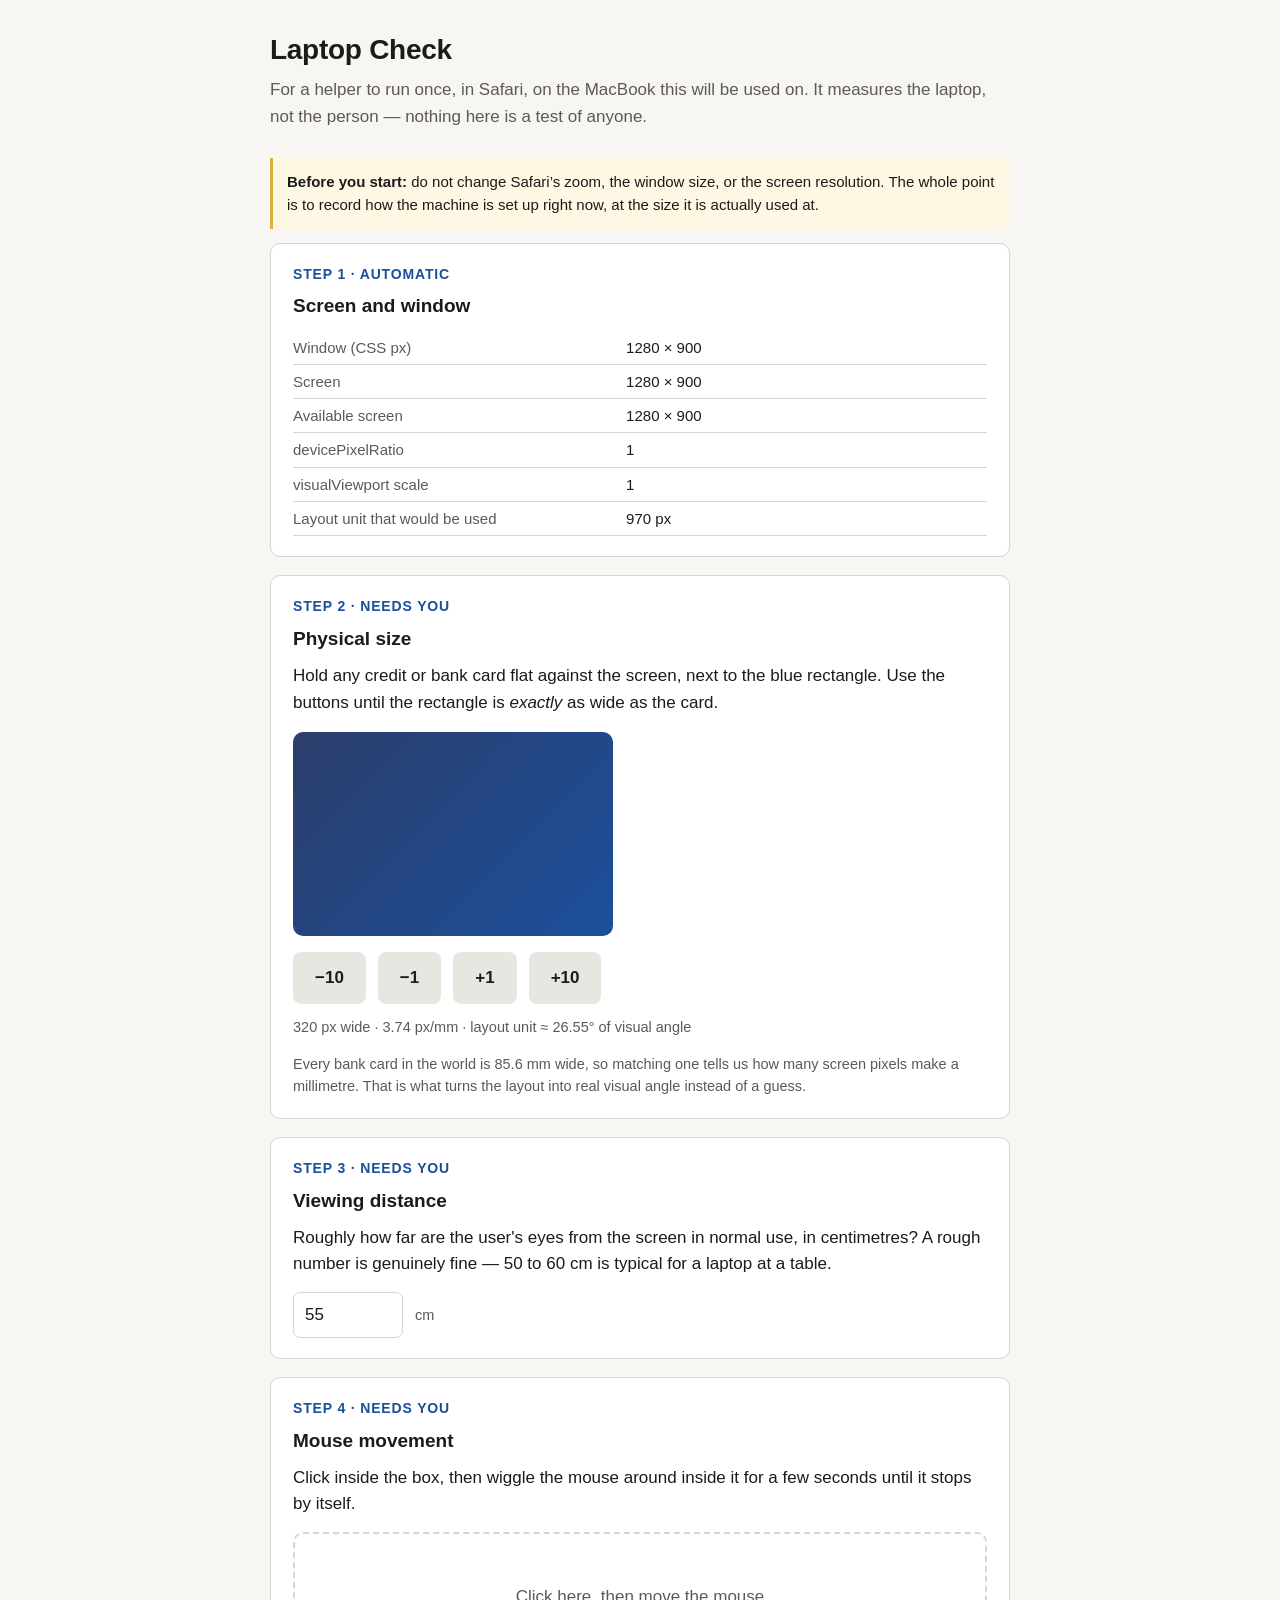
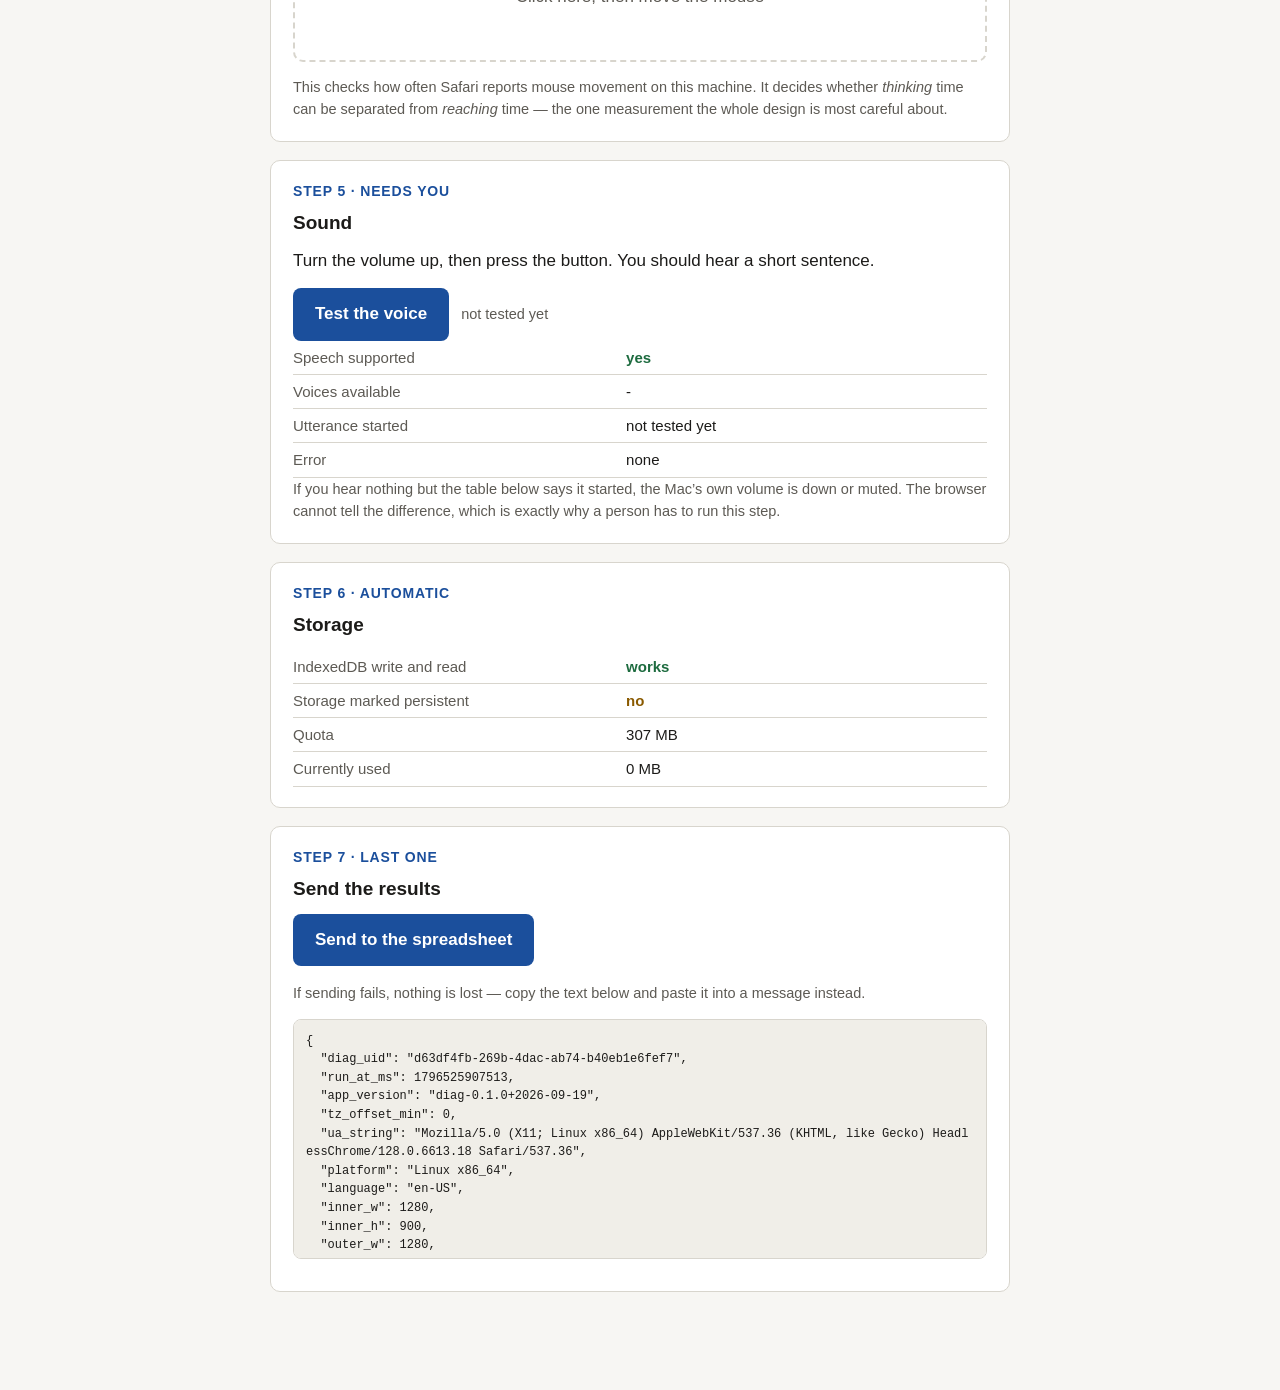
==== diagnostic/index.html @ 6cdcd5ce "Hardware diagnostic page and deployment config A static site for daily cognitive practice and measur" ====
<!DOCTYPE html>
<html lang="en">
<head>
<meta charset="utf-8">
<meta name="viewport" content="width=device-width, initial-scale=1">
<title>Laptop Check</title>
<style>
  :root {
    --bg: #f7f6f3;
    --fg: #1c1b19;
    --muted: #5d5a54;
    --line: #d8d5cd;
    --card: #ffffff;
    --accent: #1b4f9c;
    --ok: #1d6b3f;
    --warn: #8a5a00;
    --bad: #97231c;
  }
  * { box-sizing: border-box; }
  html, body { margin: 0; padding: 0; background: var(--bg); color: var(--fg); }
  body {
    font: 17px/1.55 -apple-system, BlinkMacSystemFont, "Helvetica Neue", Arial, sans-serif;
    padding: 28px 20px 80px;
    max-width: 780px;
    margin: 0 auto;
  }
  h1 { font-size: 28px; font-weight: 600; letter-spacing: -0.01em; margin: 0 0 6px; }
  h2 { font-size: 19px; font-weight: 600; margin: 0 0 10px; }
  .sub { color: var(--muted); margin: 0 0 28px; }
  section {
    background: var(--card);
    border: 1px solid var(--line);
    border-radius: 10px;
    padding: 20px 22px;
    margin-bottom: 18px;
  }
  .step { color: var(--accent); font-weight: 600; font-size: 14px; letter-spacing: .06em; text-transform: uppercase; margin-bottom: 6px; }
  p { margin: 0 0 14px; }
  p:last-child { margin-bottom: 0; }
  button {
    font: inherit; font-weight: 600;
    background: var(--accent); color: #fff;
    border: 0; border-radius: 8px;
    padding: 13px 22px; cursor: pointer;
  }
  button:hover { filter: brightness(1.08); }
  button.secondary { background: #e8e6e0; color: var(--fg); }
  button[disabled] { opacity: .45; cursor: default; filter: none; }
  .row { display: flex; gap: 12px; align-items: center; flex-wrap: wrap; }
  table { border-collapse: collapse; width: 100%; font-size: 15px; }
  td { padding: 5px 0; border-bottom: 1px solid var(--line); vertical-align: top; }
  td:first-child { color: var(--muted); width: 48%; padding-right: 14px; }
  td:last-child { font-variant-numeric: tabular-nums; }
  .ok { color: var(--ok); font-weight: 600; }
  .warn { color: var(--warn); font-weight: 600; }
  .bad { color: var(--bad); font-weight: 600; }
  #card {
    height: 54mm; /* irrelevant to the measure; only the width is matched */
    background: linear-gradient(135deg, #2c3e6b, #1b4f9c);
    border-radius: 10px;
    margin: 16px 0;
  }
  input[type=number] {
    font: inherit; padding: 9px 11px;
    border: 1px solid var(--line); border-radius: 7px;
    width: 110px; background: #fff; color: var(--fg);
  }
  input[type=text] {
    font: 14px ui-monospace, SFMono-Regular, Menlo, monospace;
    padding: 10px 11px; width: 100%;
    border: 1px solid var(--line); border-radius: 7px;
    background: #fff; color: var(--fg);
  }
  #pad {
    height: 130px; border: 2px dashed var(--line); border-radius: 10px;
    display: flex; align-items: center; justify-content: center;
    color: var(--muted); text-align: center; margin: 14px 0;
    user-select: none;
  }
  #pad.live { border-color: var(--accent); border-style: solid; color: var(--accent); }
  pre {
    background: #f0eee8; border: 1px solid var(--line); border-radius: 8px;
    padding: 12px; font-size: 12px; overflow: auto; max-height: 240px;
    white-space: pre-wrap; word-break: break-all;
  }
  .note { font-size: 14.5px; color: var(--muted); }
  .hint { background: #fdf7e3; border-left: 3px solid #d9b03a; padding: 12px 14px; border-radius: 0 7px 7px 0; font-size: 15px; margin: 0 0 14px; }
</style>
</head>
<body>

<h1>Laptop Check</h1>
<p class="sub">
  For a helper to run once, in Safari, on the MacBook this will be used on. It
  measures the laptop, not the person &mdash; nothing here is a test of anyone.
</p>

<div class="hint">
  <strong>Before you start:</strong> do not change Safari&rsquo;s zoom, the window
  size, or the screen resolution. The whole point is to record how the machine is
  set up right now, at the size it is actually used at.
</div>

<section>
  <div class="step">Step 1 &middot; automatic</div>
  <h2>Screen and window</h2>
  <table id="t-screen"></table>
</section>

<section>
  <div class="step">Step 2 &middot; needs you</div>
  <h2>Physical size</h2>
  <p>
    Hold any credit or bank card flat against the screen, next to the blue
    rectangle. Use the buttons until the rectangle is <em>exactly</em> as wide as
    the card.
  </p>
  <div id="card"></div>
  <div class="row">
    <button class="secondary" data-adj="-10">&minus;10</button>
    <button class="secondary" data-adj="-1">&minus;1</button>
    <button class="secondary" data-adj="1">+1</button>
    <button class="secondary" data-adj="10">+10</button>
    <span class="note" id="card-readout"></span>
  </div>
  <p class="note" style="margin-top:14px">
    Every bank card in the world is 85.6&nbsp;mm wide, so matching one tells us how
    many screen pixels make a millimetre. That is what turns the layout into real
    visual angle instead of a guess.
  </p>
</section>

<section>
  <div class="step">Step 3 &middot; needs you</div>
  <h2>Viewing distance</h2>
  <p>
    Roughly how far are the user's eyes from the screen in normal use, in
    centimetres? A rough number is genuinely fine &mdash; 50 to 60&nbsp;cm is
    typical for a laptop at a table.
  </p>
  <div class="row">
    <input type="number" id="dist" value="55" min="20" max="120" step="1">
    <span class="note">cm</span>
  </div>
</section>

<section>
  <div class="step">Step 4 &middot; needs you</div>
  <h2>Mouse movement</h2>
  <p>
    Click inside the box, then wiggle the mouse around inside it for a few seconds
    until it stops by itself.
  </p>
  <div id="pad">Click here, then move the mouse</div>
  <table id="t-mouse"></table>
  <p class="note">
    This checks how often Safari reports mouse movement on this machine. It decides
    whether <em>thinking</em> time can be separated from <em>reaching</em> time
    &mdash; the one measurement the whole design is most careful about.
  </p>
</section>

<section>
  <div class="step">Step 5 &middot; needs you</div>
  <h2>Sound</h2>
  <p>Turn the volume up, then press the button. You should hear a short sentence.</p>
  <div class="row">
    <button id="speak">Test the voice</button>
    <span class="note" id="speak-readout"></span>
  </div>
  <table id="t-speech"></table>
  <p class="note">
    If you hear nothing but the table below says it started, the Mac&rsquo;s own
    volume is down or muted. The browser cannot tell the difference, which is
    exactly why a person has to run this step.
  </p>
</section>

<section>
  <div class="step">Step 6 &middot; automatic</div>
  <h2>Storage</h2>
  <table id="t-storage"></table>
</section>

<section>
  <div class="step">Step 7 &middot; last one</div>
  <h2>Send the results</h2>
  <p id="token-wrap" hidden>
    <span class="note">Paste the <strong>diagnostic</strong> token (the one starting
    <code>diag_</code>, shown in the Apps Script log when <code>setup()</code> was run):</span>
    <input type="text" id="token" placeholder="diag_...">
  </p>
  <div class="row">
    <button id="send">Send to the spreadsheet</button>
    <span id="send-readout"></span>
  </div>
  <p class="note" style="margin-top:16px">
    If sending fails, nothing is lost &mdash; copy the text below and paste it into
    a message instead.
  </p>
  <pre id="dump"></pre>
</section>

<script>
'use strict';

/* ===================================================================
 * Cognitive Practice - hardware diagnostic.
 *
 * Two jobs, both of which must happen before Probe A is written:
 *
 *  1. Capture the real geometry of the target machine. Layout is derived from the
 *     measured viewport rather than frozen in pixels, so that a stray Safari
 *     zoom rescales the session proportionally instead of silently changing
 *     target distances and making motor slowing appear in the reaction-time
 *     series. But deriving it needs a starting measurement, and turning it into
 *     actual visual angle needs a physical calibration - hence the card.
 *
 *  2. Prove four paths end to end on the real machine: the Apps Script write,
 *     speech, IndexedDB, and the mousemove sampling rate. If mousemove is
 *     coalesced below about 30 Hz here, the 8-pixel movement-onset threshold
 *     cannot resolve decision time from travel time, and that has to be known
 *     now rather than discovered in the data in November.
 * =================================================================== */

/* The deployed Apps Script web app.
 *
 * This URL is public the moment this page ships — anyone who views source can
 * read it. That is accepted: the endpoint's defence is not URL secrecy but the
 * token scopes below, which is why this page's token can write diagnostic rows
 * and nothing else. It cannot touch trial data even if it is scraped.
 * Access scopes are documented privately. */
var ENDPOINT = 'https://script.google.com/macros/s/AKfycbyHjrEQxeQLbyL34nmy6dGmRh__q6Jzu4aFeWYR0NdRs-aszuK3sQTPCoRjxZXTlsDaDg/exec';

/* The DIAGNOSTIC token, printed by setup() in the Apps Script editor log.
 *
 * Must be the diag_ token, never the app_ one. This page ships on a public site,
 * so its token is the one most likely to be scraped, and its whole job is to be
 * unable to write trial data. A swap would break nothing visibly - this page would
 * keep working - while quietly publishing trial-write authority. */
var TOKEN = 'diag_58704e870c1b4c62b55fc13ff01d42be';

if (TOKEN && TOKEN.indexOf('diag_') !== 0) {
  document.addEventListener('DOMContentLoaded', function () {
    document.body.innerHTML =
      '<h1>Wrong token</h1><p>This page needs the <code>diag_</code> token, not ' +
      '<code>' + TOKEN.split('_')[0] + '_</code>.</p>';
  });
  throw new Error('diagnostic/index.html requires the diag_ token');
}

var CARD_WIDTH_MM = 85.6;   /* ISO/IEC 7810 ID-1. Every bank card. */
var APP_VERSION = 'diag-0.1.0+2026-09-19';

/* Layout unit used by the real session. Geometry is a fixed fraction of u, and
 * the divisors are the widest and tallest extents any screen needs in u-units,
 * so the session always fits without scrolling. Kept identical to the app. */
function stageUnit(w, h) { return Math.min(w / 1.32, h / 0.825); }

var D = {
  diag_uid: uuid(),
  run_at_ms: Date.now(),
  app_version: APP_VERSION,
  tz_offset_min: new Date().getTimezoneOffset(),
  ua_string: navigator.userAgent,
  platform: navigator.platform || '',
  language: navigator.language || '',

  inner_w: 0, inner_h: 0, outer_w: 0, outer_h: 0,
  screen_w: 0, screen_h: 0, avail_w: 0, avail_h: 0,
  dpr: 0, vv_scale: '', vv_w: '', vv_h: '',
  stage_px: 0,

  card_px_width: 320,
  px_per_mm: '',
  viewing_distance_cm: 55,
  stage_deg: '',

  speech_supported: ('speechSynthesis' in window),
  speech_voices_n: '',
  speech_fired: '',
  speech_error: '',

  idb_ok: '',
  storage_persisted: '',
  storage_quota_bytes: '',
  storage_usage_bytes: '',

  mm_samples: '',
  mm_duration_ms: '',
  mm_rate_hz: '',
  mm_median_interval_ms: '',
  mm_min_interval_ms: '',

  notes: ''
};

/* ---------- helpers ---------- */

function uuid() {
  if (window.crypto && crypto.randomUUID) return crypto.randomUUID();
  return 'xxxxxxxx-xxxx-4xxx-yxxx-xxxxxxxxxxxx'.replace(/[xy]/g, function (c) {
    var r = Math.random() * 16 | 0;
    return (c === 'x' ? r : (r & 0x3 | 0x8)).toString(16);
  });
}

function $(id) { return document.getElementById(id); }

function table(el, rows) {
  el.innerHTML = rows.map(function (r) {
    var cls = r[2] ? ' class="' + r[2] + '"' : '';
    return '<tr><td>' + r[0] + '</td><td' + cls + '>' + r[1] + '</td></tr>';
  }).join('');
}

function median(a) {
  if (!a.length) return null;
  var s = a.slice().sort(function (x, y) { return x - y; });
  var m = Math.floor(s.length / 2);
  return s.length % 2 ? s[m] : (s[m - 1] + s[m]) / 2;
}

function redraw() { renderScreen(); renderCard(); dump(); }

function dump() { $('dump').textContent = JSON.stringify(D, null, 2); }

/* ---------- Step 1: screen and window ---------- */

function measure() {
  D.inner_w = window.innerWidth;
  D.inner_h = window.innerHeight;
  D.outer_w = window.outerWidth;
  D.outer_h = window.outerHeight;
  D.screen_w = screen.width;
  D.screen_h = screen.height;
  D.avail_w = screen.availWidth;
  D.avail_h = screen.availHeight;
  D.dpr = window.devicePixelRatio || 1;
  if (window.visualViewport) {
    D.vv_scale = window.visualViewport.scale;
    D.vv_w = Math.round(window.visualViewport.width);
    D.vv_h = Math.round(window.visualViewport.height);
  }
  D.stage_px = Math.round(stageUnit(D.inner_w, D.inner_h));
}

function renderScreen() {
  /* devicePixelRatio moves with Safari page zoom, so on a Retina Mac a value
   * that is not 2 is itself zoom evidence. Reported rather than corrected:
   * whatever is actually in use is the correct setting. */
  var zoomHint = '';
  if (D.dpr && Math.abs(D.dpr - 2) > 0.01 && Math.abs(D.dpr - 1) > 0.01) {
    zoomHint = ' <span class="warn">(suggests page zoom is not 100%)</span>';
  }
  table($('t-screen'), [
    ['Window (CSS px)', D.inner_w + ' &times; ' + D.inner_h],
    ['Screen', D.screen_w + ' &times; ' + D.screen_h],
    ['Available screen', D.avail_w + ' &times; ' + D.avail_h],
    ['devicePixelRatio', D.dpr + zoomHint],
    ['visualViewport scale', D.vv_scale === '' ? 'not reported' : D.vv_scale],
    ['Layout unit that would be used', D.stage_px + ' px']
  ]);
}

/* ---------- Step 2: physical calibration ---------- */

function renderCard() {
  $('card').style.width = D.card_px_width + 'px';
  D.px_per_mm = +(D.card_px_width / CARD_WIDTH_MM).toFixed(4);
  D.stage_deg = angleDeg(D.stage_px, D.px_per_mm, D.viewing_distance_cm);
  $('card-readout').innerHTML =
    D.card_px_width + ' px wide &middot; ' + D.px_per_mm.toFixed(2) + ' px/mm' +
    (D.stage_deg ? ' &middot; layout unit &asymp; ' + D.stage_deg + '&deg; of visual angle' : '');
}

/* Visual angle subtended by n CSS px, given px/mm and viewing distance. This is
 * the quantity that should stay constant across zoom changes and across a
 * replacement laptop - it, not the pixel count, is what gets frozen. */
function angleDeg(px, pxPerMm, distCm) {
  if (!px || !pxPerMm || !distCm) return '';
  var mm = px / pxPerMm;
  var rad = 2 * Math.atan((mm / 2) / (distCm * 10));
  return +(rad * 180 / Math.PI).toFixed(2);
}

Array.prototype.forEach.call(document.querySelectorAll('[data-adj]'), function (b) {
  b.addEventListener('click', function () {
    D.card_px_width = Math.max(40, D.card_px_width + (+b.dataset.adj));
    renderCard(); dump();
  });
});

$('dist').addEventListener('input', function () {
  D.viewing_distance_cm = +$('dist').value || 55;
  renderCard(); dump();
});

/* ---------- Step 4: mousemove sampling rate ---------- */

(function mouseProbe() {
  var pad = $('pad');
  var stamps = [];
  var running = false;
  var t0 = 0;

  function onMove(e) {
    /* event.timeStamp, not performance.now() inside the handler: handler
     * dispatch can be delayed by tens of milliseconds under load, which would
     * make the sampling interval look worse than it is. */
    stamps.push(e.timeStamp);
  }

  function stop() {
    running = false;
    pad.classList.remove('live');
    pad.removeEventListener('mousemove', onMove);

    var gaps = [];
    for (var i = 1; i < stamps.length; i++) gaps.push(stamps[i] - stamps[i - 1]);

    var dur = stamps.length > 1 ? (stamps[stamps.length - 1] - stamps[0]) : 0;
    D.mm_samples = stamps.length;
    D.mm_duration_ms = Math.round(dur);
    D.mm_rate_hz = dur > 0 ? +((stamps.length - 1) / (dur / 1000)).toFixed(1) : 0;
    D.mm_median_interval_ms = gaps.length ? +median(gaps).toFixed(1) : '';
    D.mm_min_interval_ms = gaps.length ? +Math.min.apply(null, gaps).toFixed(1) : '';

    /* 60 Hz gives ~17 ms resolution on movement onset, which is ample.
     * Below ~30 Hz the decision/travel split stops being trustworthy and the
     * probe design needs revisiting before it is written. */
    var cls = D.mm_rate_hz >= 50 ? 'ok' : (D.mm_rate_hz >= 30 ? 'warn' : 'bad');
    var verdict = D.mm_rate_hz >= 50
      ? 'good - decision and travel time can be separated cleanly'
      : (D.mm_rate_hz >= 30
        ? 'workable, but coarse'
        : 'too low - the decision/travel split needs rethinking');

    pad.textContent = 'Done. ' + D.mm_samples + ' movements recorded.';
    table($('t-mouse'), [
      ['Movement reports', D.mm_samples],
      ['Over', D.mm_duration_ms + ' ms'],
      ['Rate', D.mm_rate_hz + ' Hz', cls],
      ['Median gap between reports', D.mm_median_interval_ms + ' ms'],
      ['Shortest gap', D.mm_min_interval_ms + ' ms'],
      ['Verdict', verdict, cls]
    ]);
    dump();
  }

  pad.addEventListener('click', function () {
    if (running) return;
    running = true;
    stamps = [];
    t0 = Date.now();
    pad.classList.add('live');
    pad.textContent = 'Recording - keep moving the mouse in here...';
    pad.addEventListener('mousemove', onMove);
    setTimeout(stop, 3000);
  });
})();

/* ---------- Step 5: speech ---------- */

$('speak').addEventListener('click', function () {
  if (!D.speech_supported) {
    D.speech_fired = false;
    D.speech_error = 'speechSynthesis not available';
    renderSpeech('bad', 'This Safari has no speech support at all.');
    return;
  }

  /* Voices often load asynchronously and the FIRST utterance of a page is the
   * one most likely to be dropped silently. The real app warms the voice list
   * on the START gesture for this reason; here we just record what happened. */
  var voices = speechSynthesis.getVoices();
  D.speech_voices_n = voices.length;

  var u = new SpeechSynthesisUtterance(
    'Good morning. This is the voice the practice will use.');
  u.rate = 0.95;

  var fired = false;
  u.onstart = function () {
    fired = true;
    D.speech_fired = true;
    renderSpeech('ok', 'Started speaking. Did you hear it?');
  };
  u.onerror = function (ev) {
    D.speech_fired = false;
    D.speech_error = (ev && ev.error) ? String(ev.error) : 'unknown error';
    renderSpeech('bad', 'Failed: ' + D.speech_error);
  };

  $('speak-readout').textContent = 'speaking...';
  speechSynthesis.speak(u);

  /* An utterance that never starts and never errors is the quiet failure this
   * column exists to catch. Without a timeout it would look like a pending
   * success forever. */
  setTimeout(function () {
    if (!fired && D.speech_fired !== false) {
      D.speech_fired = false;
      D.speech_error = 'no onstart and no onerror within 3s (silently dropped)';
      renderSpeech('bad', 'Nothing happened - the utterance was dropped silently.');
    }
  }, 3000);
});

function renderSpeech(cls, msg) {
  $('speak-readout').innerHTML = '<span class="' + cls + '">' + msg + '</span>';
  table($('t-speech'), [
    ['Speech supported', D.speech_supported ? 'yes' : 'no', D.speech_supported ? 'ok' : 'bad'],
    ['Voices available', D.speech_voices_n === '' ? '-' : D.speech_voices_n,
      D.speech_voices_n === 0 ? 'bad' : ''],
    ['Utterance started', D.speech_fired === '' ? 'not tested yet' : (D.speech_fired ? 'yes' : 'no'),
      D.speech_fired === true ? 'ok' : (D.speech_fired === false ? 'bad' : '')],
    ['Error', D.speech_error || 'none']
  ]);
  dump();
}

/* ---------- Step 6: storage ---------- */

(function storageProbe() {
  function render() {
    var quotaMb = D.storage_quota_bytes ? Math.round(D.storage_quota_bytes / 1048576) + ' MB' : 'not reported';
    var usageMb = D.storage_usage_bytes || D.storage_usage_bytes === 0
      ? Math.round(D.storage_usage_bytes / 1048576) + ' MB' : 'not reported';
    /* A tranche of pool images is roughly 80 MB, so anything under a few
     * hundred MB of quota would force a smaller tranche. */
    var quotaCls = (D.storage_quota_bytes && D.storage_quota_bytes < 300 * 1048576) ? 'warn' : '';
    table($('t-storage'), [
      ['IndexedDB write and read', D.idb_ok === '' ? 'testing...' : (D.idb_ok ? 'works' : 'FAILED'),
        D.idb_ok === true ? 'ok' : (D.idb_ok === false ? 'bad' : '')],
      ['Storage marked persistent', D.storage_persisted === '' ? 'testing...' : (D.storage_persisted ? 'yes' : 'no'),
        D.storage_persisted === true ? 'ok' : 'warn'],
      ['Quota', quotaMb, quotaCls],
      ['Currently used', usageMb]
    ]);
    dump();
  }
  render();

  /* Proves the local-first write path works here at all. If this fails, nothing
   * else in the design does. */
  try {
    var req = indexedDB.open('diag-probe', 1);
    req.onupgradeneeded = function () { req.result.createObjectStore('t'); };
    req.onsuccess = function () {
      var db = req.result;
      try {
        var tx = db.transaction('t', 'readwrite');
        tx.objectStore('t').put({ at: Date.now() }, 'k');
        tx.oncomplete = function () {
          var rtx = db.transaction('t', 'readonly');
          var get = rtx.objectStore('t').get('k');
          get.onsuccess = function () { D.idb_ok = !!get.result; db.close(); render(); };
          get.onerror = function () { D.idb_ok = false; db.close(); render(); };
        };
        tx.onerror = function () { D.idb_ok = false; db.close(); render(); };
      } catch (e) { D.idb_ok = false; D.notes += ' idb:' + e; render(); }
    };
    req.onerror = function () { D.idb_ok = false; render(); };
  } catch (e) { D.idb_ok = false; D.notes += ' idb:' + e; render(); }

  /* Safari can evict script-writable storage. Asking for persistence is not a
   * guarantee, so the answer is recorded rather than relied on - every piece of
   * local state in the real app is reconstructable from the Sheet. */
  if (navigator.storage && navigator.storage.persist) {
    navigator.storage.persist().then(function (p) { D.storage_persisted = !!p; render(); })
      .catch(function () { D.storage_persisted = false; render(); });
  } else {
    D.storage_persisted = false; render();
  }

  if (navigator.storage && navigator.storage.estimate) {
    navigator.storage.estimate().then(function (est) {
      D.storage_quota_bytes = est.quota || '';
      D.storage_usage_bytes = est.usage || 0;
      render();
    }).catch(function () { render(); });
  }
})();

/* ---------- Step 7: send ---------- */

if (!TOKEN) $('token-wrap').hidden = false;

$('send').addEventListener('click', function () {
  var url = ENDPOINT;
  var token = TOKEN || $('token').value.trim();
  if (!token) {
    $('send-readout').innerHTML = '<span class="bad">Paste the diagnostic token first.</span>';
    return;
  }

  measure();               /* re-measure in case the window moved during the run */
  renderCard();

  var columns = Object.keys(D);
  var payload = {
    token: token,
    kind: 'diagnostic',
    diagnostic: {
      columns: columns,
      rows: [columns.map(function (k) { return D[k] === '' ? null : D[k]; })],
      text_columns: []
    }
  };

  $('send').disabled = true;
  $('send-readout').textContent = 'sending...';

  /* text/plain, NOT application/json. An application/json POST triggers a
   * preflight OPTIONS request, which Apps Script web apps do not answer, and it
   * fails in Safari with a CORS error that looks exactly like a network problem.
   * The script parses e.postData.contents itself. */
  fetch(url, {
    method: 'POST',
    headers: { 'Content-Type': 'text/plain;charset=utf-8' },
    body: JSON.stringify(payload)
  })
    .then(function (r) { return r.json(); })
    .then(function (res) {
      if (res && res.ok) {
        $('send-readout').innerHTML = '<span class="ok">Sent. It is in the spreadsheet.</span>';
      } else {
        $('send-readout').innerHTML = '<span class="bad">Rejected: ' +
          ((res && res.error) || 'unknown') + ' &mdash; copy the text below instead.</span>';
        $('send').disabled = false;
      }
    })
    .catch(function (err) {
      $('send-readout').innerHTML = '<span class="bad">Could not send (' + err.message +
        ') &mdash; copy the text below instead.</span>';
      $('send').disabled = false;
    });
});

/* ---------- go ---------- */

measure();
redraw();
renderSpeech('', 'not tested yet');
window.addEventListener('resize', function () { measure(); redraw(); });
if (window.visualViewport) {
  window.visualViewport.addEventListener('resize', function () { measure(); redraw(); });
}
</script>
</body>
</html>
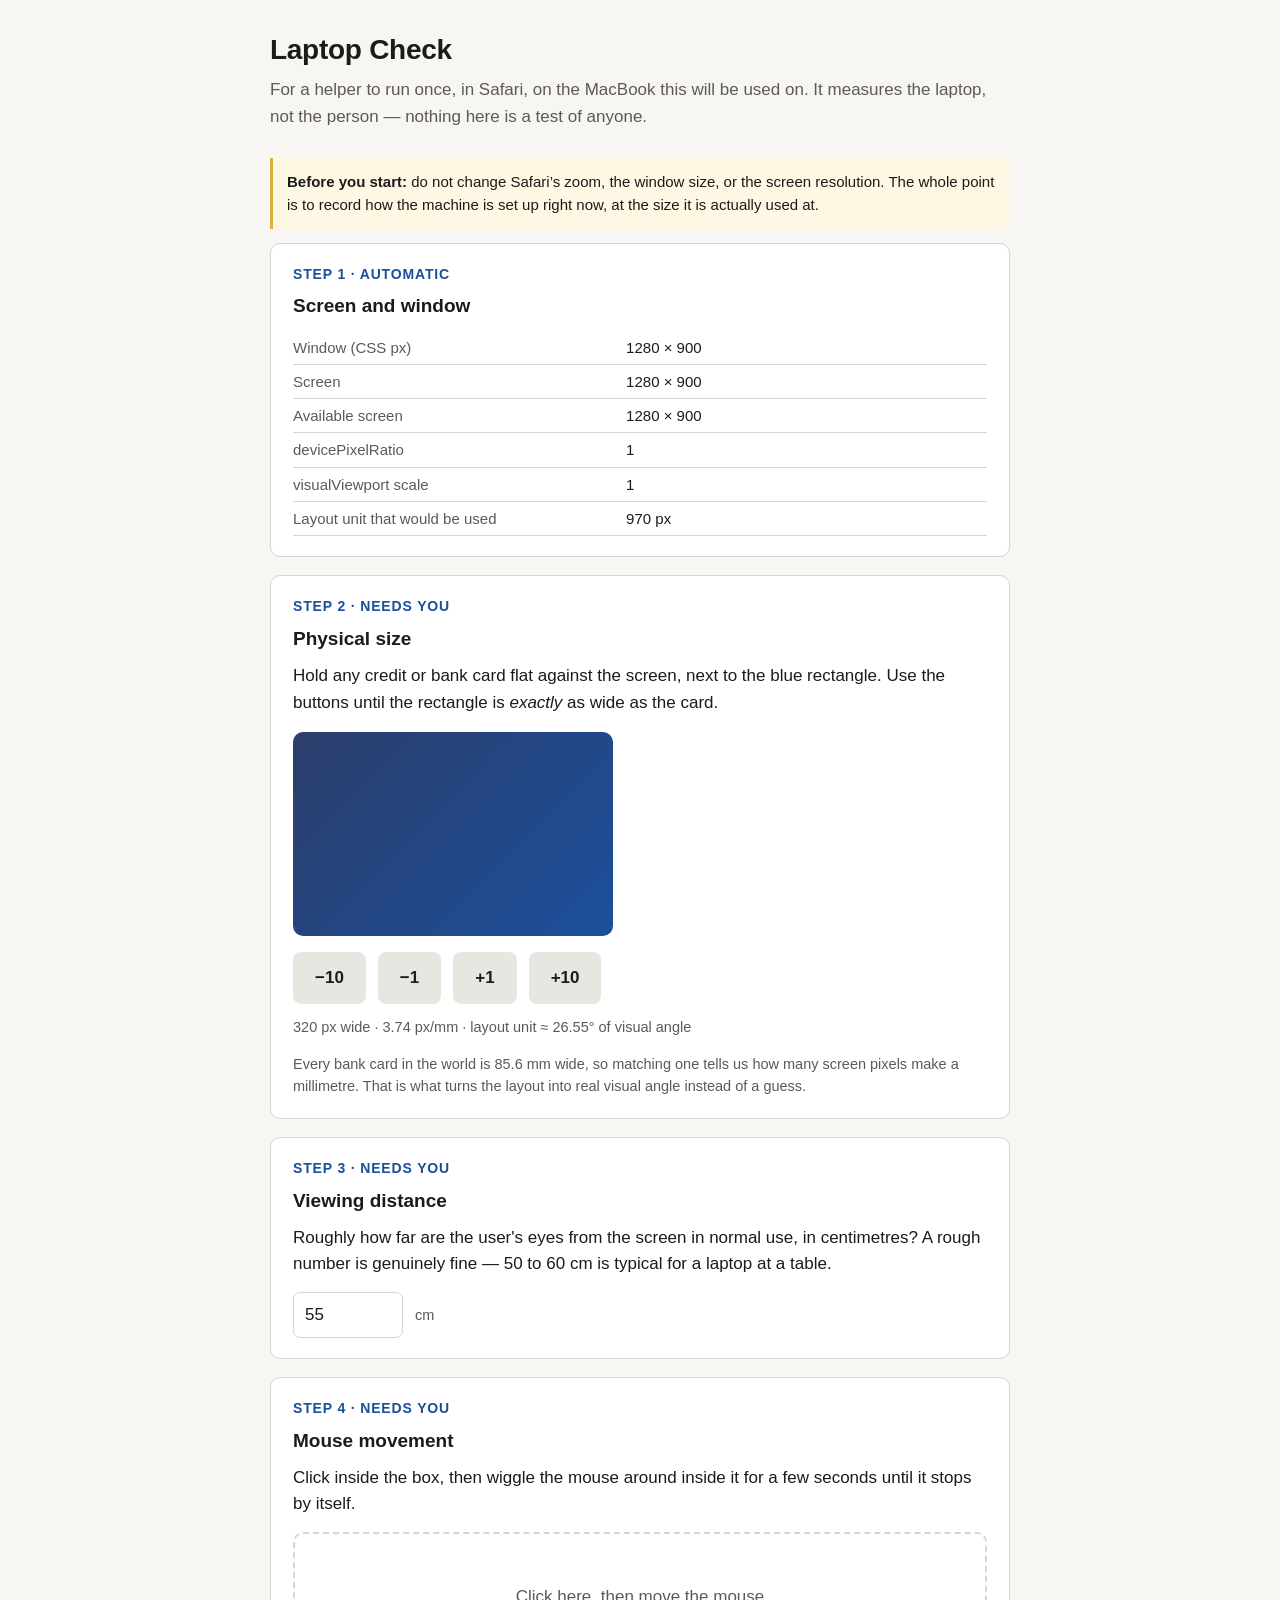
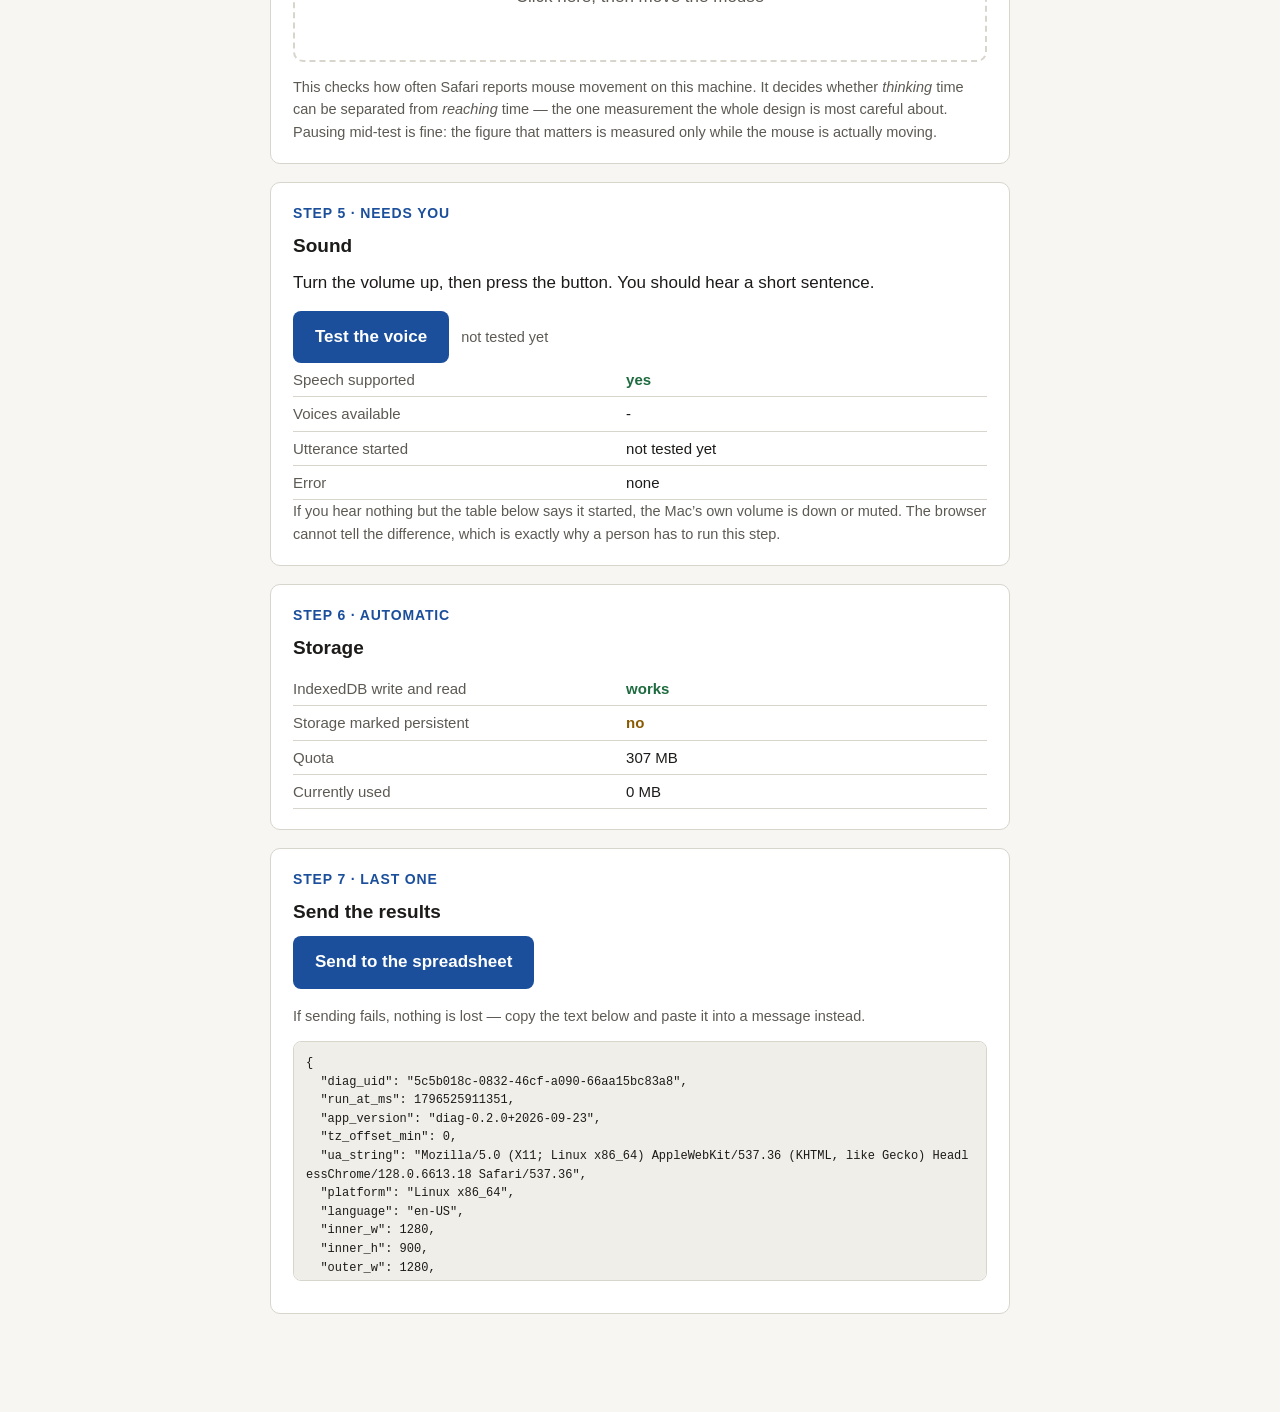
==== commit 38e63cd2: "Diagnostic 0.2.0: judge mouse sampling by median gap, not mean rate The mean rate divides event coun" ====
--- a/diagnostic/index.html
+++ b/diagnostic/index.html
@@ -156,7 +156,9 @@
   <p class="note">
     This checks how often Safari reports mouse movement on this machine. It decides
     whether <em>thinking</em> time can be separated from <em>reaching</em> time
-    &mdash; the one measurement the whole design is most careful about.
+    &mdash; the one measurement the whole design is most careful about. Pausing
+    mid-test is fine: the figure that matters is measured only while the mouse is
+    actually moving.
   </p>
 </section>
 
@@ -250,7 +252,7 @@
 }
 
 var CARD_WIDTH_MM = 85.6;   /* ISO/IEC 7810 ID-1. Every bank card. */
-var APP_VERSION = 'diag-0.1.0+2026-09-19';
+var APP_VERSION = 'diag-0.2.0+2026-09-23';
 
 /* Layout unit used by the real session. Geometry is a fixed fraction of u, and
  * the divisors are the widest and tallest extents any screen needs in u-units,
@@ -289,6 +291,9 @@
   mm_samples: '',
   mm_duration_ms: '',
   mm_rate_hz: '',
+  mm_rate_moving_hz: '',
+  mm_moving_ms: '',
+  mm_duty_pct: '',
   mm_median_interval_ms: '',
   mm_min_interval_ms: '',
 
@@ -426,22 +431,41 @@
     D.mm_median_interval_ms = gaps.length ? +median(gaps).toFixed(1) : '';
     D.mm_min_interval_ms = gaps.length ? +Math.min.apply(null, gaps).toFixed(1) : '';
 
-    /* 60 Hz gives ~17 ms resolution on movement onset, which is ample.
-     * Below ~30 Hz the decision/travel split stops being trustworthy and the
-     * probe design needs revisiting before it is written. */
-    var cls = D.mm_rate_hz >= 50 ? 'ok' : (D.mm_rate_hz >= 30 ? 'warn' : 'bad');
-    var verdict = D.mm_rate_hz >= 50
+    /* THE VERDICT USES THE MEDIAN GAP, NOT THE MEAN RATE.
+     *
+     * mm_rate_hz divides the event count by WALL-CLOCK time, so any pause while
+     * the tester was not moving the mouse drags it down. The first real run
+     * reported 34.5 Hz mean against a 12 ms median gap: a 41% duty cycle, i.e.
+     * most of the window was a pause. Read as a mean it looked close to the
+     * redesign threshold; the hardware was actually reporting at ~83 Hz while
+     * moving.
+     *
+     * The median gap is what movement-onset resolution actually depends on, so
+     * that is what is judged here. Both numbers are still logged. */
+    D.mm_moving_ms = gaps.length ? Math.round(gaps.length * median(gaps)) : 0;
+    D.mm_duty_pct = dur > 0 ? +(D.mm_moving_ms / dur * 100).toFixed(0) : '';
+    D.mm_rate_moving_hz = D.mm_median_interval_ms ? +(1000 / D.mm_median_interval_ms).toFixed(1) : '';
+
+    var eff = D.mm_rate_moving_hz || 0;
+    var cls = eff >= 50 ? 'ok' : (eff >= 30 ? 'warn' : 'bad');
+    var verdict = eff >= 50
       ? 'good - decision and travel time can be separated cleanly'
-      : (D.mm_rate_hz >= 30
+      : (eff >= 30
         ? 'workable, but coarse'
         : 'too low - the decision/travel split needs rethinking');
+
+    var dutyNote = (D.mm_duty_pct !== '' && D.mm_duty_pct < 70)
+      ? ' (the mean is low only because the mouse was still for part of the test)'
+      : '';
 
     pad.textContent = 'Done. ' + D.mm_samples + ' movements recorded.';
     table($('t-mouse'), [
       ['Movement reports', D.mm_samples],
       ['Over', D.mm_duration_ms + ' ms'],
-      ['Rate', D.mm_rate_hz + ' Hz', cls],
       ['Median gap between reports', D.mm_median_interval_ms + ' ms'],
+      ['Rate while moving', eff + ' Hz', cls],
+      ['Mean rate over the window', D.mm_rate_hz + ' Hz' + dutyNote],
+      ['Moving for', D.mm_duty_pct + '% of the test'],
       ['Shortest gap', D.mm_min_interval_ms + ' ms'],
       ['Verdict', verdict, cls]
     ]);
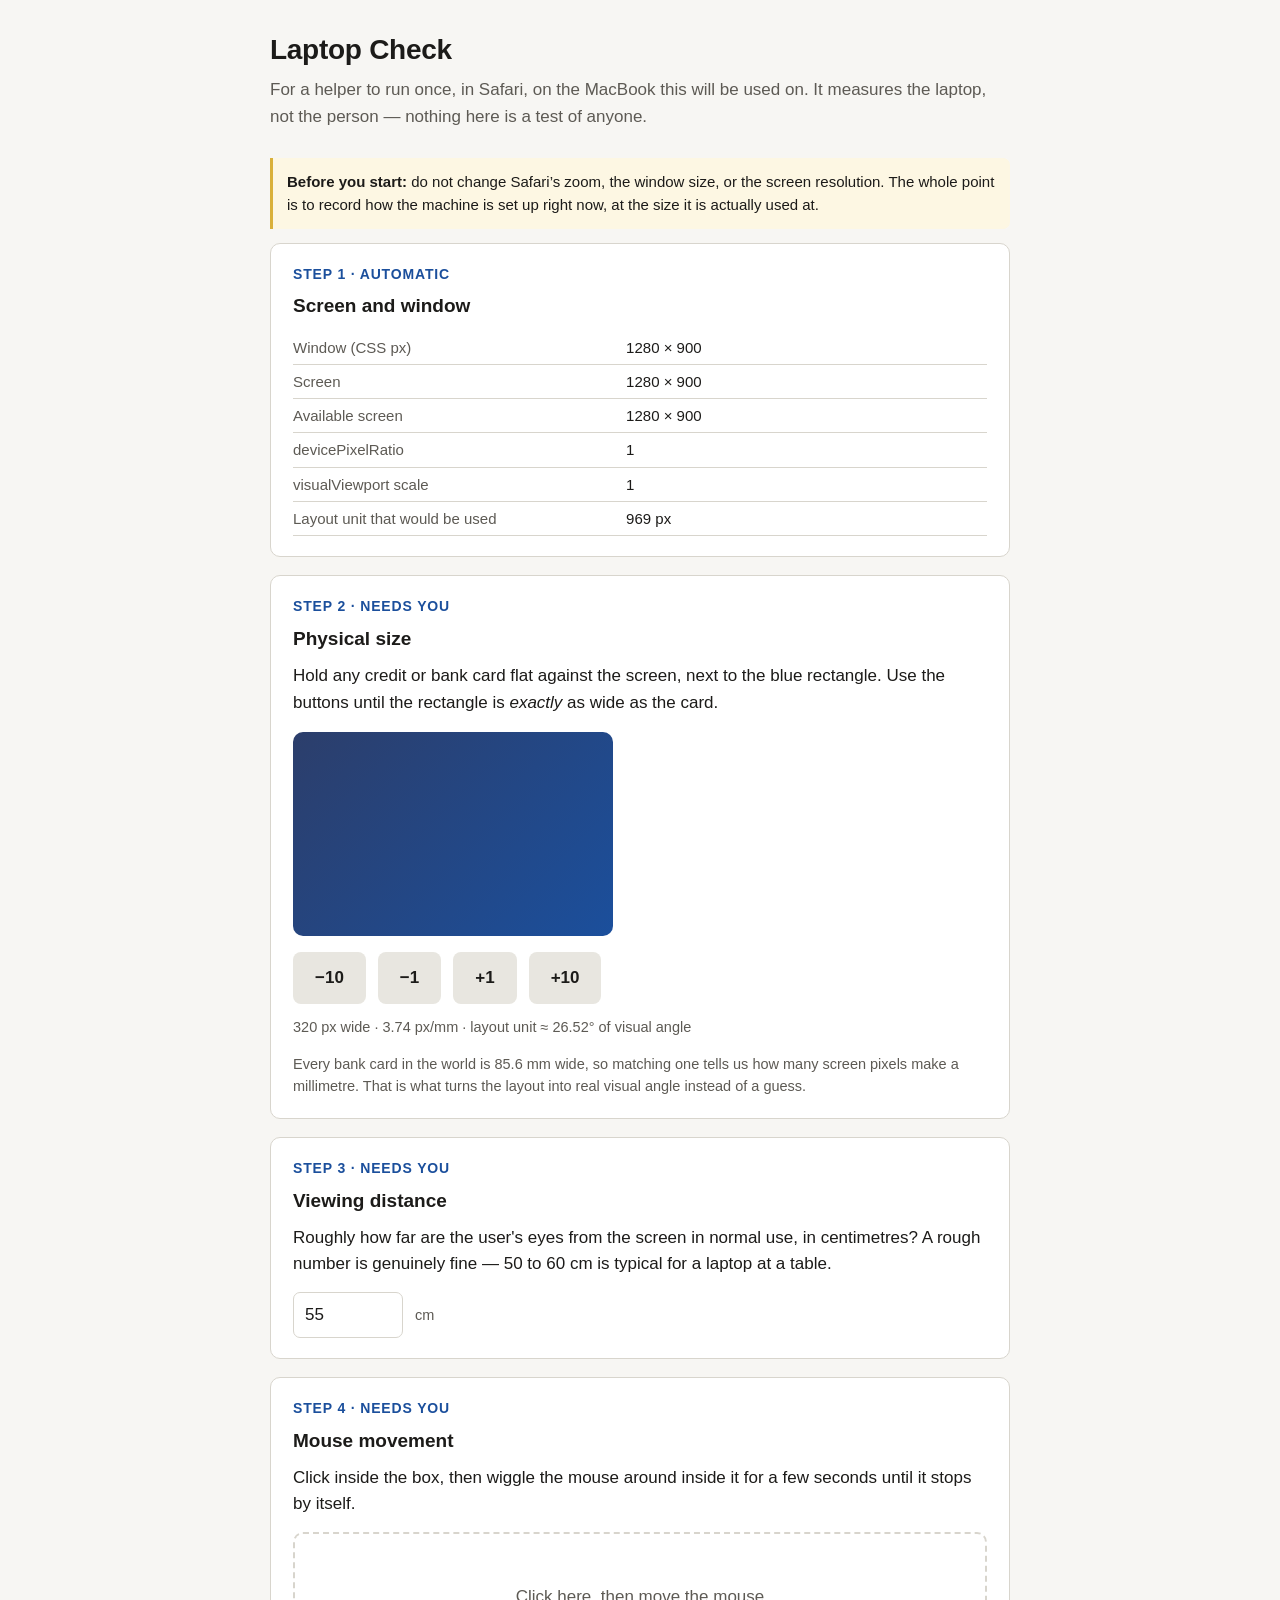
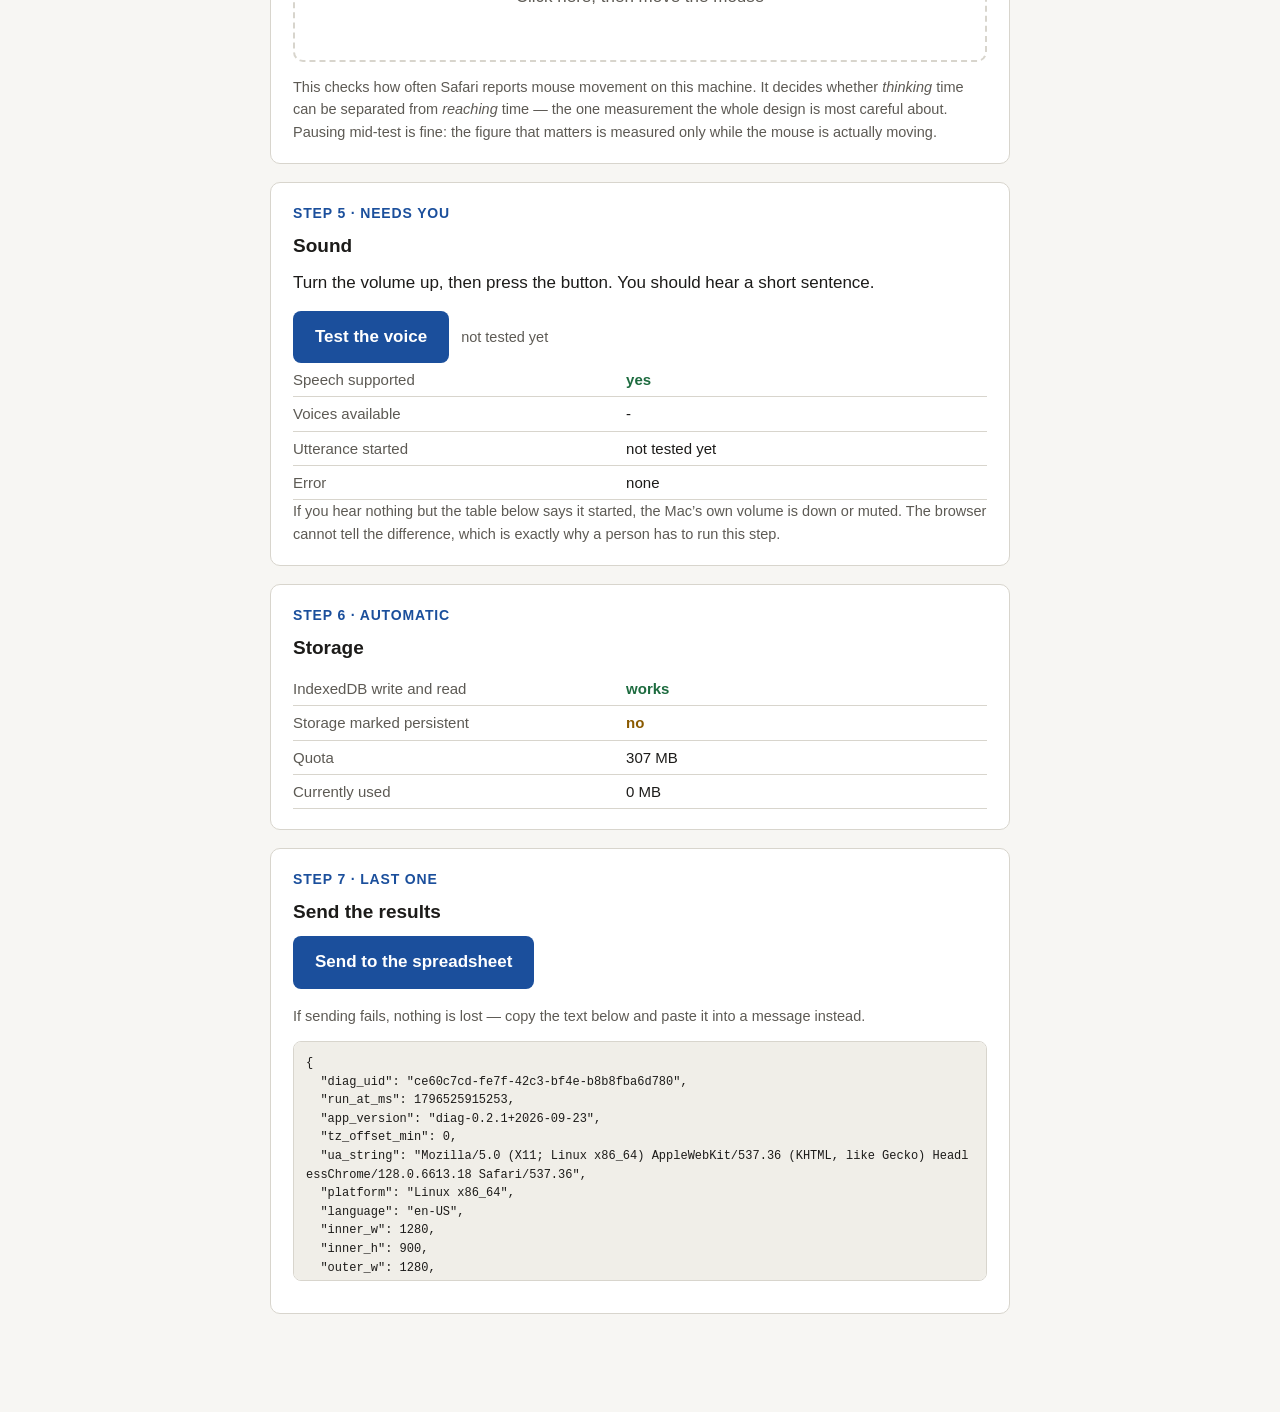
==== commit f91a9e21: "Session shell: lifecycle, storage, outbox and geometry, probes stubbed Built in the order agreed: in" ====
--- a/diagnostic/index.html
+++ b/diagnostic/index.html
@@ -252,12 +252,16 @@
 }
 
 var CARD_WIDTH_MM = 85.6;   /* ISO/IEC 7810 ID-1. Every bank card. */
-var APP_VERSION = 'diag-0.2.0+2026-09-23';
+var APP_VERSION = 'diag-0.2.1+2026-09-23';
 
 /* Layout unit used by the real session. Geometry is a fixed fraction of u, and
  * the divisors are the widest and tallest extents any screen needs in u-units,
  * so the session always fits without scrolling. Kept identical to the app. */
-function stageUnit(w, h) { return Math.min(w / 1.32, h / 0.825); }
+function stageUnit(w, h) {
+  /* floor, not round: the app floors so the layout is guaranteed to fit, and
+   * stage_px must mean exactly the same number in both places. */
+  return Math.floor(Math.min(w / 1.32, h / 0.825));
+}
 
 var D = {
   diag_uid: uuid(),
@@ -347,7 +351,7 @@
     D.vv_w = Math.round(window.visualViewport.width);
     D.vv_h = Math.round(window.visualViewport.height);
   }
-  D.stage_px = Math.round(stageUnit(D.inner_w, D.inner_h));
+  D.stage_px = stageUnit(D.inner_w, D.inner_h);
 }
 
 function renderScreen() {
